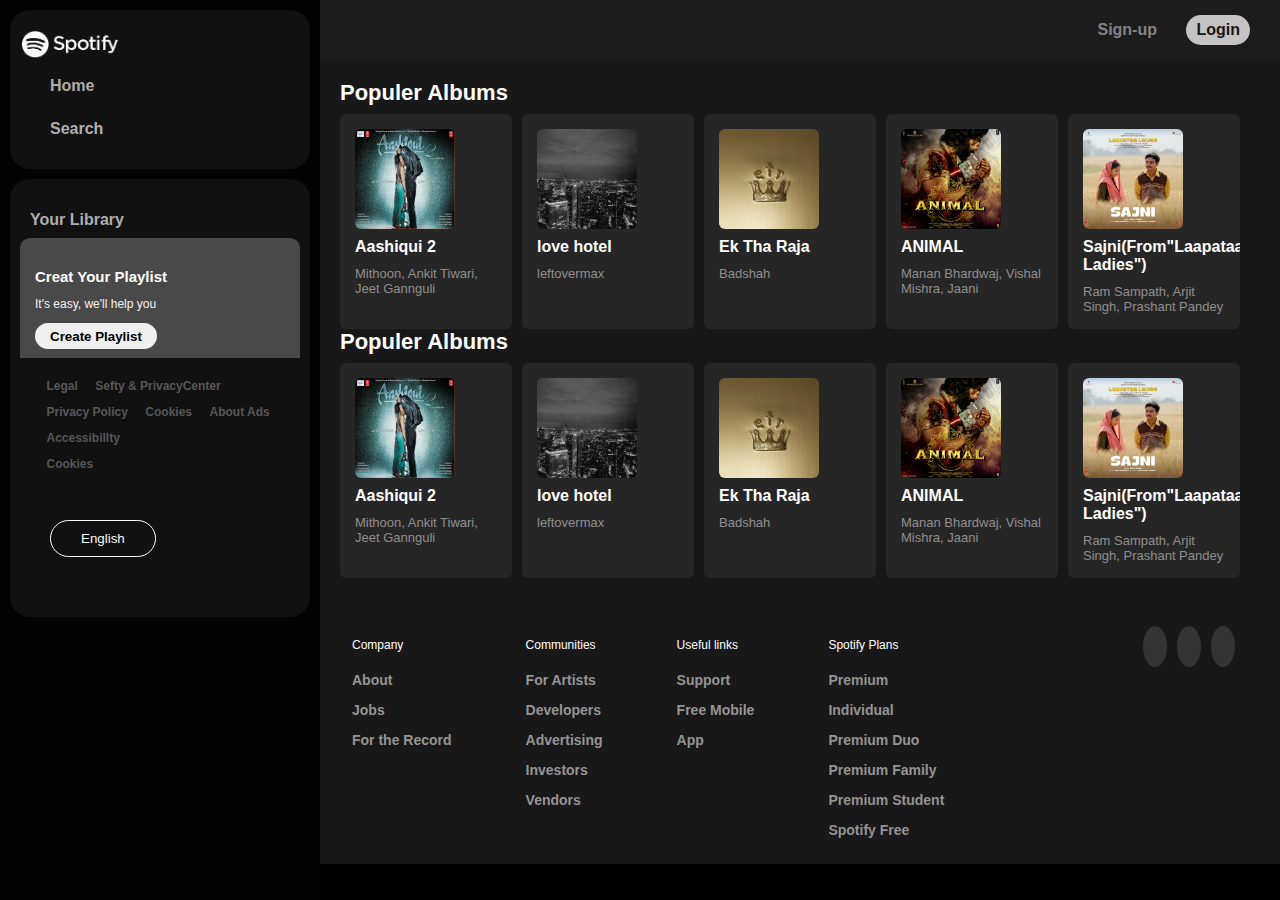
==== index.html @ 926fd486 "Add files via upload" ====
<!DOCTYPE html>
<html lang="en">

<head>
    <meta charset="UTF-8">
    <meta name="viewport" content="width=device-width, initial-scale=1.0">
    <link rel="stylesheet" href="style.css">
    <link rel="icon" href="i1.jpeg">
    <link rel="stylesheet" href="https://cdnjs.cloudflare.com/ajax/libs/font-awesome/6.5.2/css/all.min.css"
        integrity="sha512-SnH5WK+bZxgPHs44uWIX+LLJAJ9/2PkPKZ5QiAj6Ta86w+fsb2TkcmfRyVX3pBnMFcV7oQPJkl9QevSCWr3W6A=="
        crossorigin="anonymous" referrerpolicy="no-referrer" />
    <title>Spotify- web player</title>
</head>

<body>
    <div class="main">
        <div class="sidebar">
            <div class="sidebar-nav">
                <div class="logo">
                    <a href="#"><img class="logo-img" src="i2.jpeg" alt=""></a>
                </div>
                <ul>
                    <li>
                        <a href="">
                            <span><i class="fa-solid fa-house shit"></i></span>
                            <span> Home</span>
                        </a>
                    </li>
                    <li>
                        <a href="">
                            <span><i class="shit fa-solid fa-magnifying-glass"></i></span>
                            <span> Search</span>
                        </a>
                    </li>
                </ul>
            </div>
            <div class="sidebar-nav">
                <div class="logo">
                    <li>
                        <a class="library" href="#">
                            <span><i class="fa-solid fa-book-open"></i>Your Library</span>
                            <i class="fas fa-plus"></i>
                        </a>
                    </li>
                    <li>
                        <div class="sidebar-scrole">
                            <div class=" create-playlist">
                                <h4> Creat Your Playlist</h4>
                                <p> It's easy, we'll help you</p>
                                <button>Create Playlist</button>
                            </div>
                            <div class="create-playlist">
                                <h4> Let's find some podcasts to follow</h4>
                                <p> we'll keep you update on new episodes</p>
                                <button>Browse Podcasts</button>
                            </div>
                        </div>
                    </li>
                    </ul>
                </div>

                <div class="privacy">
                    <ul>
                        <li>
                            <a here="">Legal</a>
                            <a here="">Sefty & PrivacyCenter</a>

                        </li>
                        <li>
                            <a here="">Privacy Policy</a>
                            <a here="">Cookies</a>
                            <a here="">About Ads</a>

                        </li>
                        <li>
                            <a here="">Accessibillty</a>
                        </li>
                        <li>
                            <a here="">Cookies</a>
                        </li>
                    </ul>
                </div>

                <div class="English">
                    <button>
                        <i class="fa-solid fa-globe" style="color: #ffffff;"></i>
                        English
                    </button>
                </div>
            </div>
        </div>
    </div>
       
    <!--..............MAIN SECTON OF SPOTIFY STARTS..............-->
    
    <div class = "main-sec">
        <div class="top-nev">
            <div class="priv-btn">            
                <button><i class="fa-solid fa-angle-left"></i></button>
                <button><i class="fa-solid fa-angle-right"></i></button>
            </div>
            <div class="login-btn">
                <button class="Sign-up">Sign-up</button>
                <a href="Login.html"><button class="login">Login</button></a>
            </div>
        </div>

        <div class="spotify-playlist">
            <h2>Populer Albums</h2>
            <div class="card">
                <div class="item">
                    <img src="i4.jpeg" alt="">
                    <div class="Play-btn">
                        <span><i class="fa-solid fa-play"></i></span>
                    </div>
                    <h4>Aashiqui 2</h4>
                    <p>Mithoon, Ankit Tiwari, Jeet Gannguli</p>
                </div>
            
                <div class="item">
                    <img src="i5.jpeg" alt="">
                    <div class="Play-btn">
                        <span><i class="fa-solid fa-play"></i></span>
                    </div>
                    <h4>love hotel</h4>
                    <p>leftovermax</p>
                </div>
            
                <div class="item">
                    <img src="i6.jpeg" alt="">
                    <div class="Play-btn">
                        <span><i class="fa-solid fa-play"></i></span>
                    </div>
                    <h4>Ek Tha Raja</h4>
                    <p>Badshah</p>
                </div>
                       
                <div class="item">
                    <img src="i7.jpeg" alt="">
                    <div class="Play-btn">
                        <span><i class="fa-solid fa-play"></i></span>
                    </div>
                    <h4>ANIMAL</h4>
                    <p>Manan Bhardwaj, Vishal Mishra, Jaani</p>
                </div>
            
                <div class="item">
                    <img src="i8.jpeg" alt="">
                    <div class="Play-btn">
                        <span><i class="fa-solid fa-play"></i></span>
                    </div>
                    <h4>Sajni(From"Laapataa Ladies")</h4>
                    <p>Ram Sampath, Arjit Singh, Prashant Pandey</p>
                </div>
            </div>

            <h2>Populer Albums</h2>
            <div class="card">
                <div class="item">
                    <img src="i4.jpeg" alt="">
                    <div class="Play-btn">
                        <span><i class="fa-solid fa-play"></i></span>
                    </div>
                    <h4>Aashiqui 2</h4>
                    <p>Mithoon, Ankit Tiwari, Jeet Gannguli</p>
                </div>
            
                <div class="item">
                    <img src="i5.jpeg" alt="">
                    <div class="Play-btn">
                        <span><i class="fa-solid fa-play"></i></span>
                    </div>
                    <h4>love hotel</h4>
                    <p>leftovermax</p>
                </div>
            
                <div class="item">
                    <img src="i6.jpeg" alt="">
                    <div class="Play-btn">
                        <span><i class="fa-solid fa-play"></i></span>
                    </div>
                    <h4>Ek Tha Raja</h4>
                    <p>Badshah</p>
                </div>
                       
                <div class="item">
                    <img src="i7.jpeg" alt="">
                    <div class="Play-btn">
                        <span><i class="fa-solid fa-play"></i></span>
                    </div>
                    <h4>ANIMAL</h4>
                    <p>Manan Bhardwaj, Vishal Mishra, Jaani</p>
                </div>
            
                <div class="item">
                    <img src="i8.jpeg" alt="">
                    <div class="Play-btn">
                        <span><i class="fa-solid fa-play"></i></span>
                    </div>
                    <h4>Sajni(From"Laapataa Ladies")</h4>
                    <p>Ram Sampath, Arjit Singh, Prashant Pandey</p>
                </div>
            </div>
        </div>

    <div class = "footer-section">
        <div class="footer">
            <div class="footer-links">
                <div class="footer-collom">
                    <div>Company</div>
                    <ul class="col-links">
                        <li><a href="">About</a></li>
                        <li><a href="">Jobs</a></li>
                        <li><a href="">For the Record</a></li>
                    </ul>
                </div>
                <div class="footer-collom">
                    <div>Communities</div>
                    <ul class="col-links">
                        <li><a href="">For Artists</a></li>
                        <li><a href="">Developers</a></li>
                        <li><a href="">Advertising</a></li>
                        <li><a href="">Investors</a></li>
                        <li><a href="">Vendors</a></li>
                    </ul>
                </div>
                <div class="footer-collom">
                    <div>Useful links</div>
                    <ul class="col-links">
                        <li><a href="">Support</a></li>
                        <li><a href="">Free Mobile</a></li>
                        <li><a href="">App</a></li>
                    </ul>
                </div>
                <div class="footer-collom">
                    <div>Spotify Plans</div>
                    <ul class="col-links">
                        <li><a href="">Premium</a></li>
                        <li><a href="">Individual</a></li>
                        <li><a href="">Premium Duo</a></li>
                        <li><a href="">Premium Family</a></li>
                        <li><a href="">Premium Student</a></li>
                        <li><a href="">Spotify Free</a></li>
                    </ul>
                </div>
            </div>


            <div class="Social-links">
                <div>
                    <i class="fa-brands fa-instagram"></i>
                    <i class="fa-brands fa-twitter"></i>
                    <i class="fa-brands fa-facebook"></i>
                </div>
            </div>
        </div>
    </div>
    </div>    
</body>
</html>
---- style.css ----
*{
    margin: 0;
    padding: 0;
}

body{
    background-color: #000;
    font-family: Arial, Helvetica, sans-serif;
}

.main{
    display: flex;
    width: 100vh;
}

.logo-img{  
    margin: 0;
    width: 100px;
}

.sidebar{
    width: 300px;
    background-color: #030303;
    position: fixed;
    top: 0;
    left: 0;
    bottom: 0;
    padding: 10px;
}

.sidebar-nav{
    background-color: #111111;
    padding: 20px 10px;  
    border-radius: 20px; 
    margin-bottom: 10px;
    /* left side bodder upper behond buttons stylling */
}

.sidebar-nav ul{
    list-style: none;
}

.sidebar-nav ul li{
    padding: 10px 20px;
}

a{
    text-decoration: none;
    color: rgb(176, 173, 173);
    font-size: 16px;  
    font-weight: 600; /* home and search butten tag bold*/
} 

a i{
   font-size: 20px;
   margin-right: 10px; /*setr the size of search and home button*/
} 

a:hover{
    color: #f5f1f1;
} 

li{
    padding-top: .5rem;
    list-style-type: none; 
   
}

.library{
    display: flex;
    justify-content: space-between;
    border-radius:50%; 
    font-size: 16px;
}

.create-playlist{
    background-color: #4a4949;
    border-radius: 10px; 
    margin-bottom: 10px;
    padding: 30px 15px;
}

.sidebar-scrole{
    height: 120px; /* to set the scrole bar on liberary section*/
    overflow-y: auto;
}

.sidebar-scrole::-webkit-scrollbar{
    background: transparent;
}

.sidebar-scrole::-webkit-scrollbar-thumb{
    background: transparent;
    width: 10px;
}

.sidebar-scrole:hover::-webkit-scrollbar-thumb{
    background: rgb(58, 57, 57);
    width: 5px;
}

.create-playlist h4{
    color: #fdfcfc;
    font-size: 15px;
}

.create-playlist p{
    color: #f5f1f1;
    font-size: 12px;
    margin: 12px 0;
}

.create-playlist p{
    color: #f5f1f1;
    font-size: 12px;
    margin: 12px 0;
}

.create-playlist button{
    padding: 5.5px 15px;
    border: 0;
    outline: 0;
    border-radius: 120px;
    font-weight: 600;
    margin-bottom: 1px;
}

.privacy ul li a{
    text-decoration: none;
    color: #575657;
    font-size: 12px;
    font-weight: 600;
    margin: 0  6.5px;
}

.privacy ul li a:hover{
    text-decoration: underline;
    color: rgb(163, 161, 161);
}

.privacy ul{
    list-style: none;
    margin-top: 18px;
}

.privacy ul li{
    padding: 0 20px; 
    padding-bottom: 8px;
}

.privacy{
    margin-top: 8px;
}

.English{
    padding: 20px 30px;
}

.English button{
    padding: 10px 30px;
    background: transparent;
    border: 0;
    outline: none;
    color: #f9f9f9;
    border: 1px solid rgb(254, 254, 254);
    border-radius: 20px;
    margin:20px 0;
}

.English button:hover{
  padding: 11px 31px;
  border: 1px solid rgb(255, 255, 255);
}

/* MAIN SECTION */

.main-sec{
    margin-left: 300px;
    background: #181818;
    height: auto;
}

.main-sec .top-nev{
    padding: 15px 30px;
    background: #1d1c1c;
    display: flex;
    align-items: center;
    justify-content: space-between;
}

.main-sec .top-nev button{
    background: transparent;
    border: 0;
    border: 0;
}

.main-sec .top-nev .priv-btn button i{
    color: #fff;
    font-size: 22px;
    margin-right: 20px;
}

.top-nev .login-btn .Sign-up{
    color: #838181;
    font-size: 16px;
    font-weight: 600;
    margin-right: 25px;
}

.top-nev .login-btn .Sign-up:hover{
    color: #fff;
}

.top-nev .login-btn .login{
    color: #161515;
    font-size: 16px;
    font-weight: 600;
    background: #c4c2c2;
    padding: 6px 10px;
    border-radius: 20px;
}

.top-nev .login-btn .login:hover{
    background: #f3f3f3;
}

.spotify-playlist{
    padding: 20px 40px;
}

.spotify-playlist h2{
    color: white;
    font-size: 22px;
    margin-bottom: 8px;
}

.spotify-playlist .card{
    display: flex;
    gap: 10px;
    overflow: hidden;
} 

.spotify-playlist .card .item{
    min-width: 100px;
    width: 199px;
    background-color: #272626;
    cursor:pointer;
    border-radius: 6px;
    padding: 15px;
}

.spotify-playlist .card .item:hover{
    background-color: #333331;
}

.spotify-playlist .card .item img{
    width: 100px;
    border-radius: 6px;
    margin-bottom: 5px;
}

.spotify-playlist h4{
    color: white;
}

.spotify-playlist .item p{
    color: #8f8e8e;
    font-size: 13px;
    margin-top: 10px;
}

.spotify-playlist .item p:hover{
    color: #d5d2d2;
    text-decoration: underline;
}

.spotify-playlist .Play-btn{
    position: relative;
}

.spotify-playlist .Play-btn i{
    position: absolute;
    background-color: rgb(124, 178, 43);
    border-radius: 100%;
    padding: 14px;
    right: 1px;
    top: -33px;
    opacity: 0;
    transform:0.3s ease all;
}

.spotify-playlist .card .item:hover .Play-btn i{
   opacity: 1;
   transform: translateY(-20px);
}

.footer-section{                    
    padding: 20px 40px;
}

.footer-section .footer{
    display:flex;
    justify-content: space-between;
    margin-top: 20px;
}

.footer-section .footer .footer-links{
    display:flex;
    justify-content: space-between;
    gap: 50px;
}

.footer-section .footer .footer-links .footer-collom{
   margin: 0 12px;
}

.footer-section .footer .footer-links div{
    color: #fff;
    font-size: 12px;
    margin-bottom: 12px;
    font-weight: 600px;
}

.footer-section .footer .footer-links ul li{
    list-style: none;
    margin: 6px 0;
}

.footer-section .footer .footer-links ul li a{
    text-decoration: none;
    color: #969393;
    font-size: 14px;
    cursor: pointer ;
}

.footer-section .footer .footer-links ul li a:hover{
    text-decoration: underline;
    color: #fff;
}

.footer .Social-links i{
    color: #fff;
    background: #353434;
    padding: 12px;
    border-radius: 50%;
    margin: 0 5px;
    cursor: pointer;
}
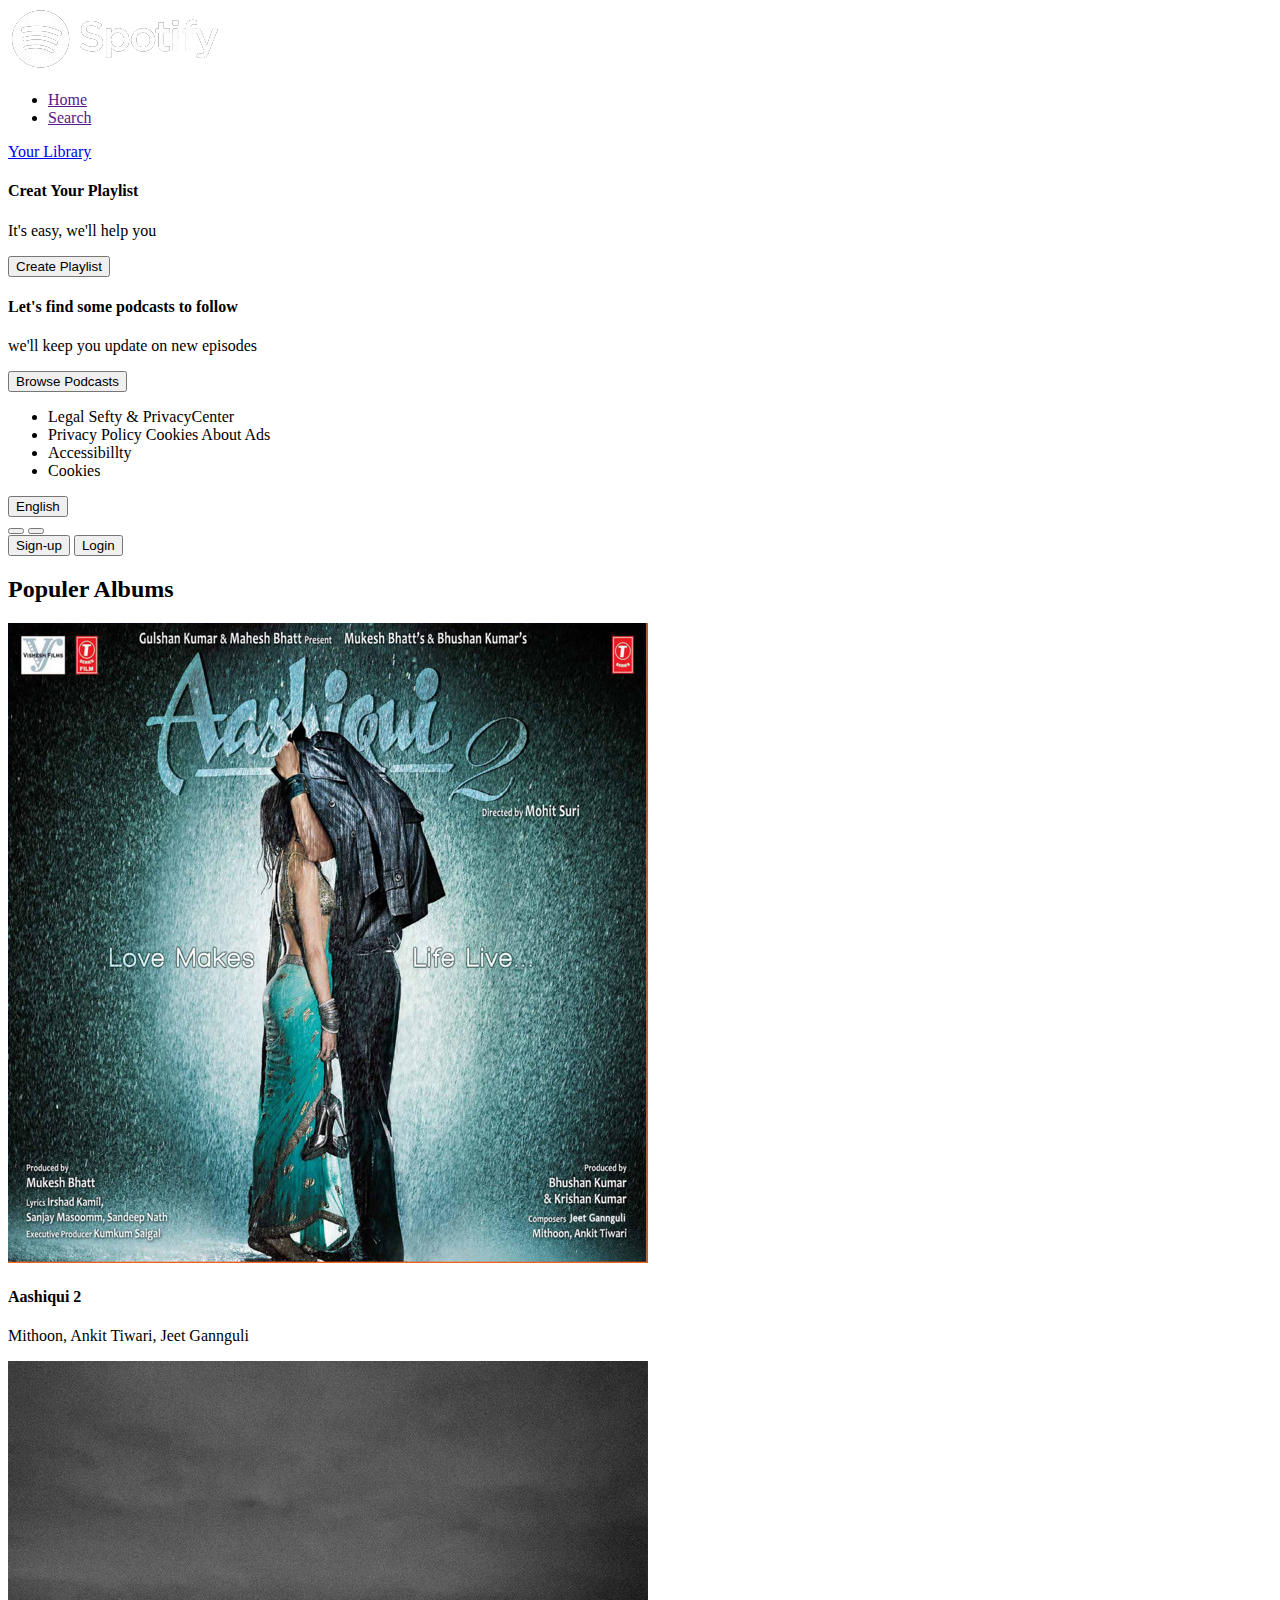
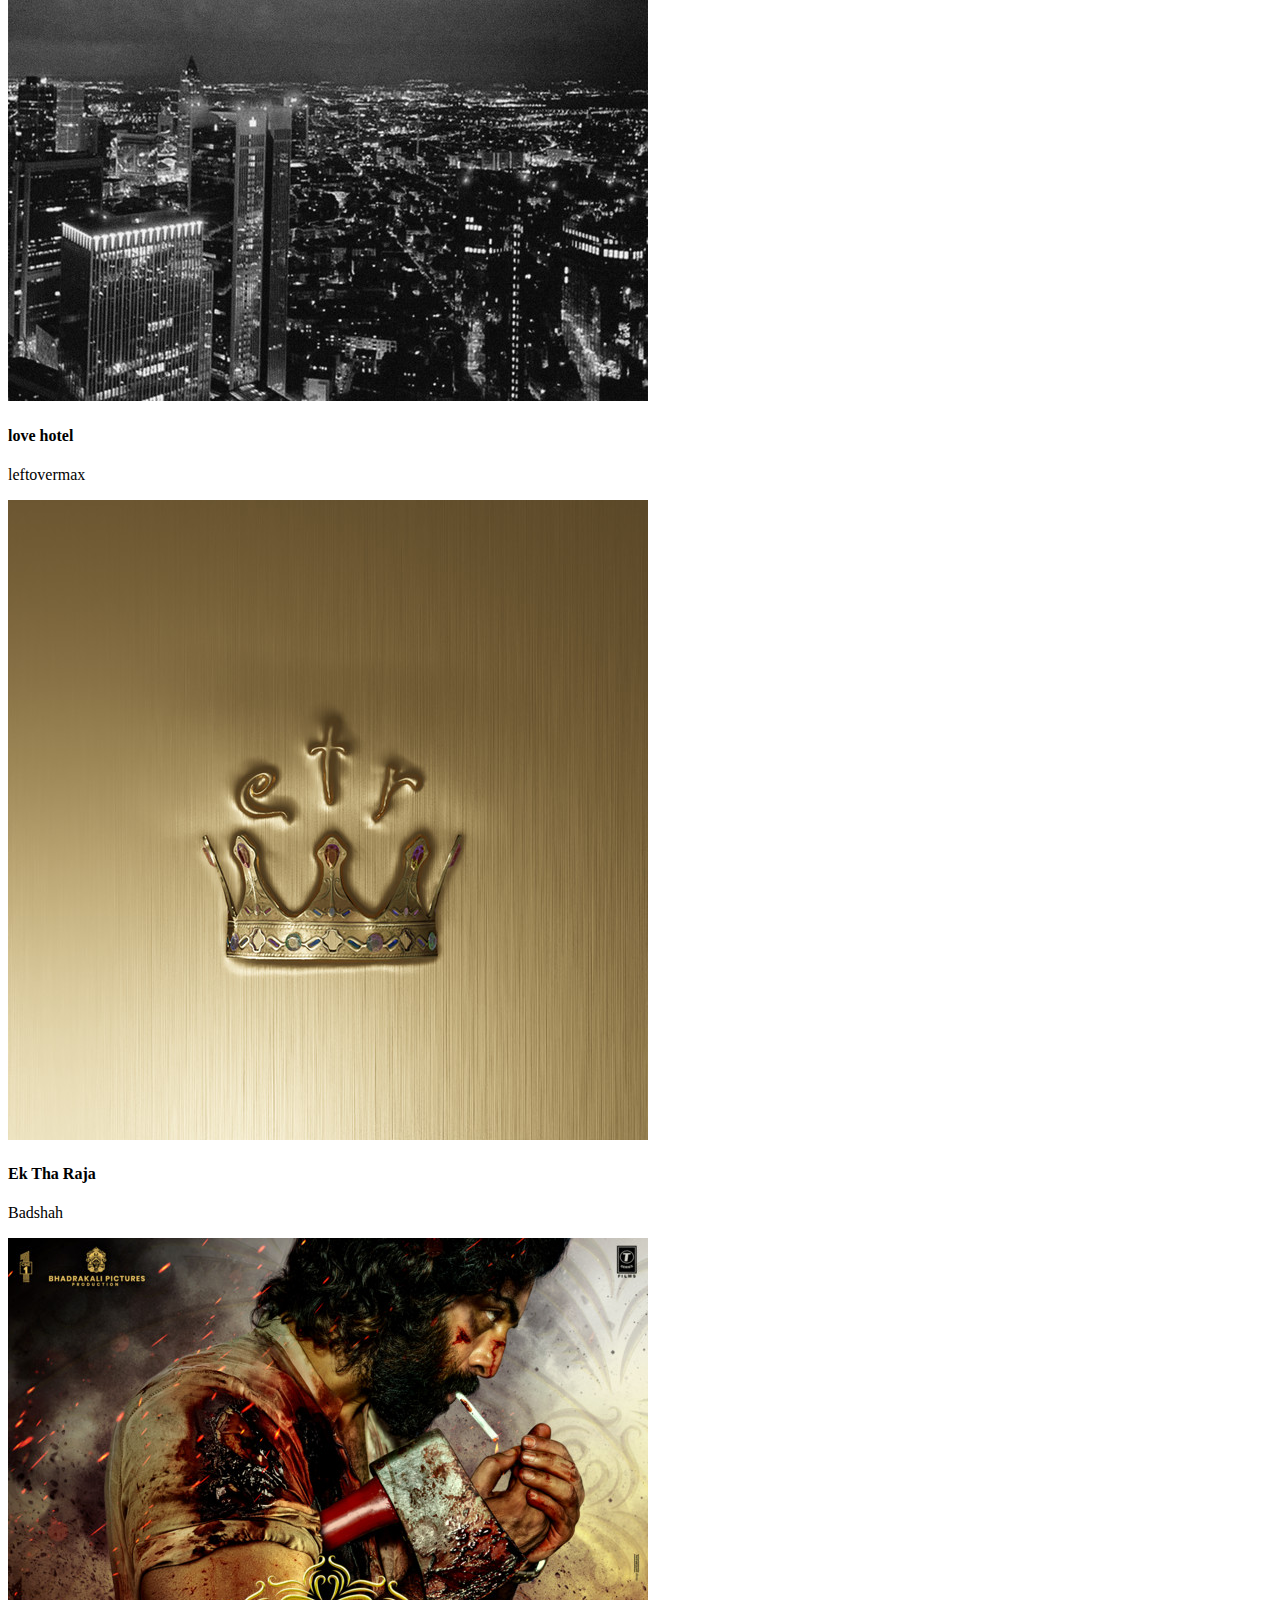
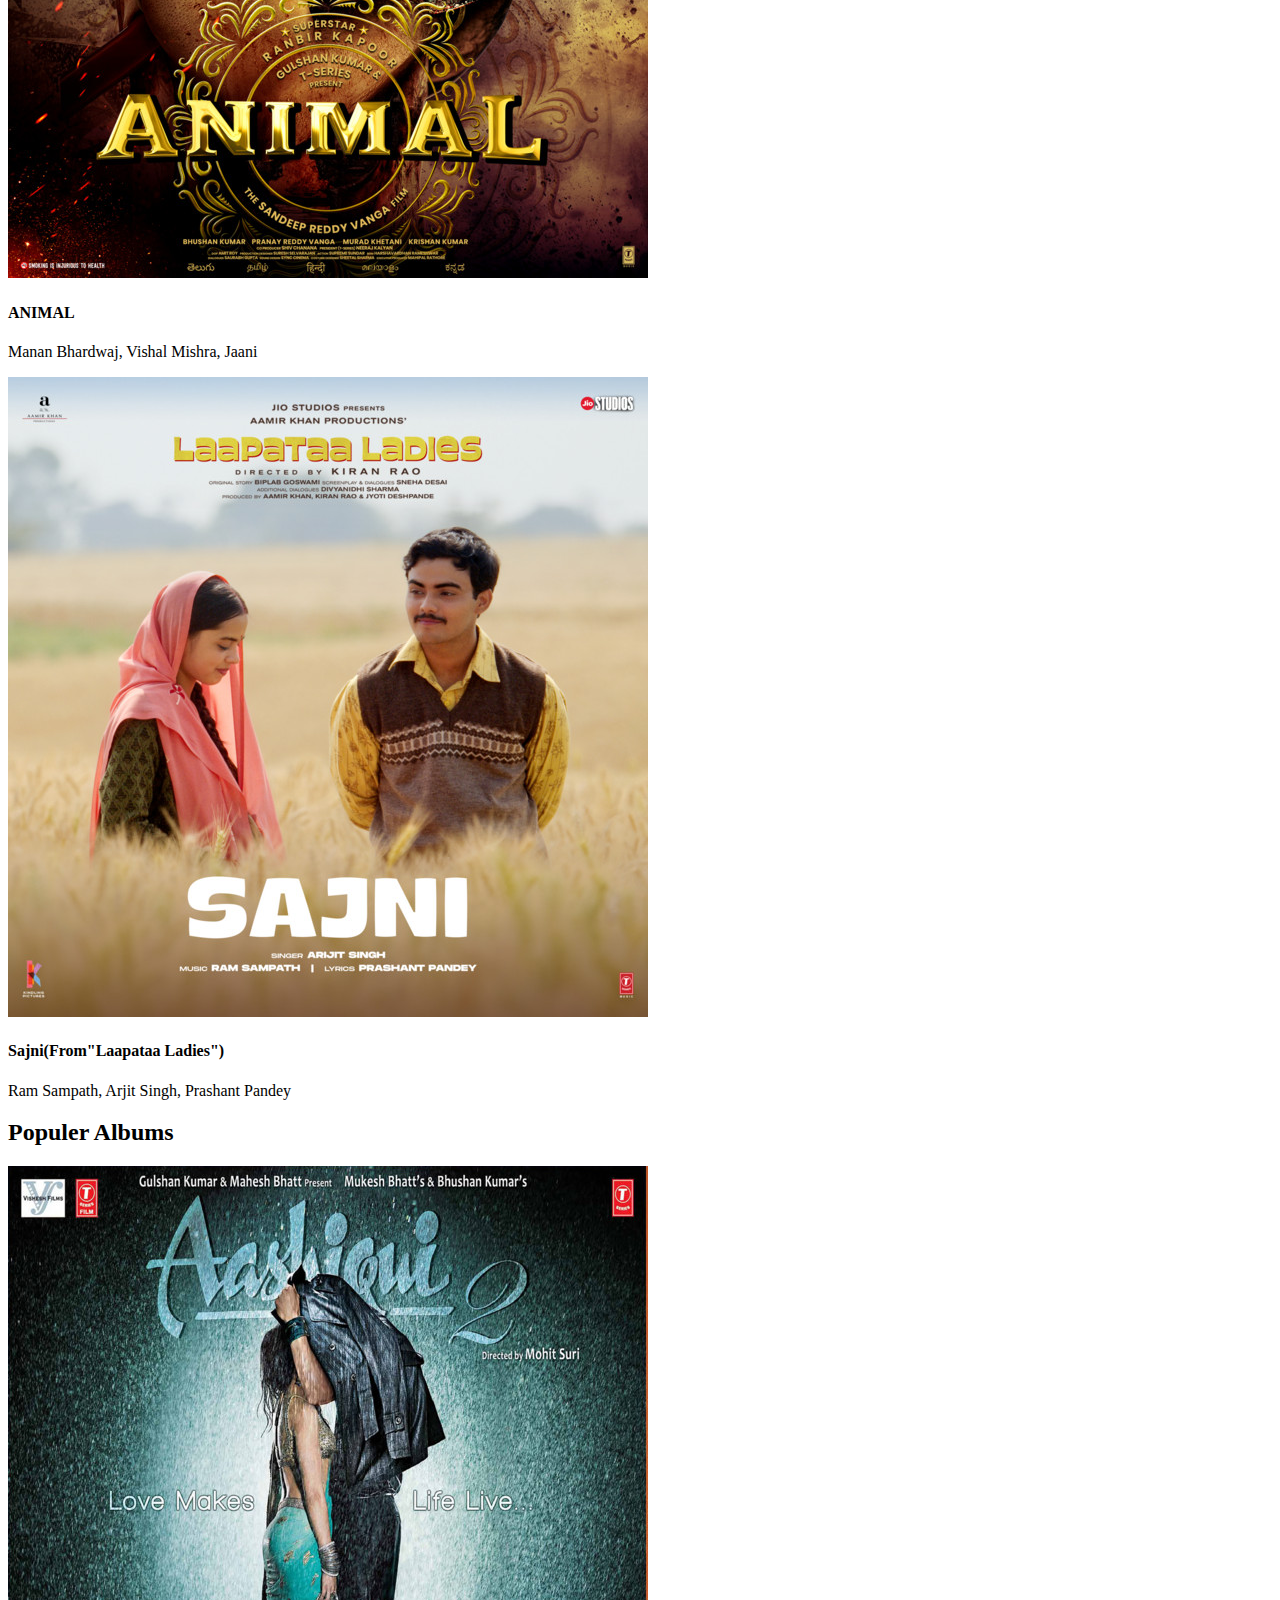
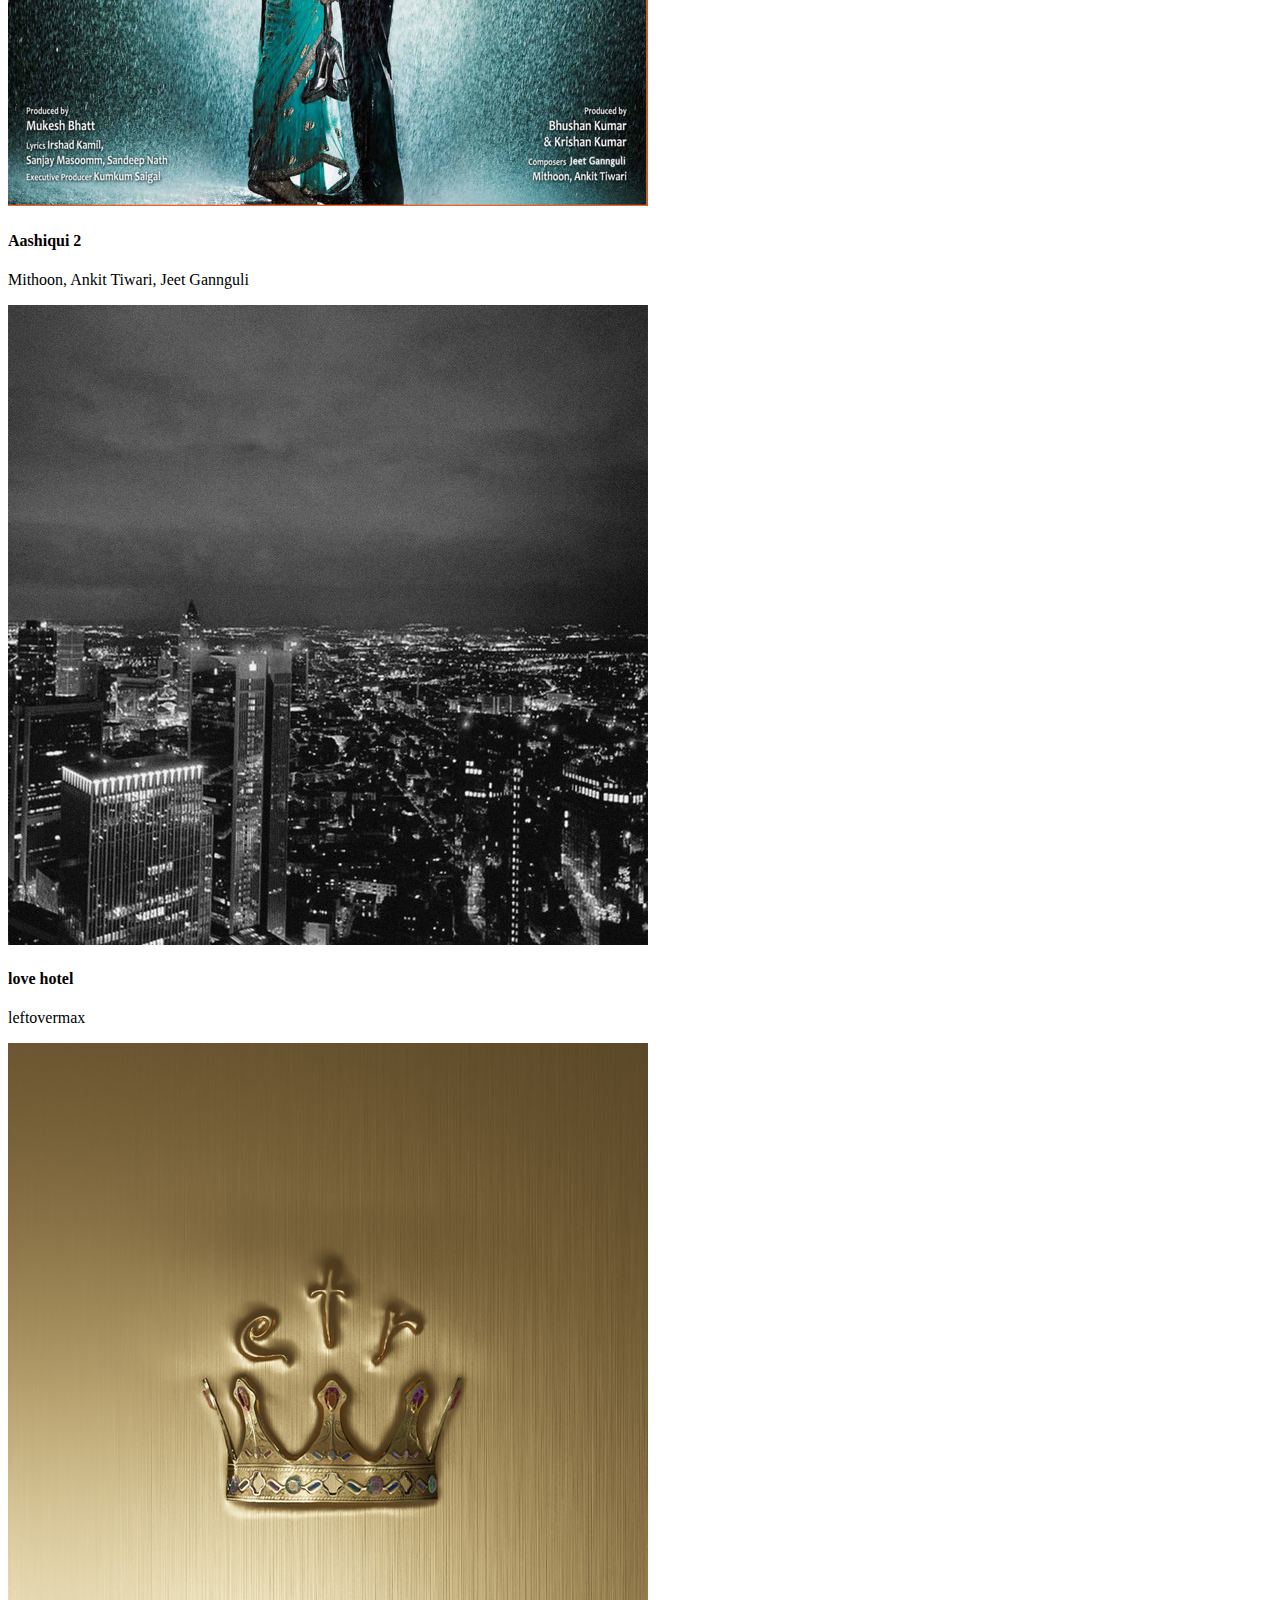
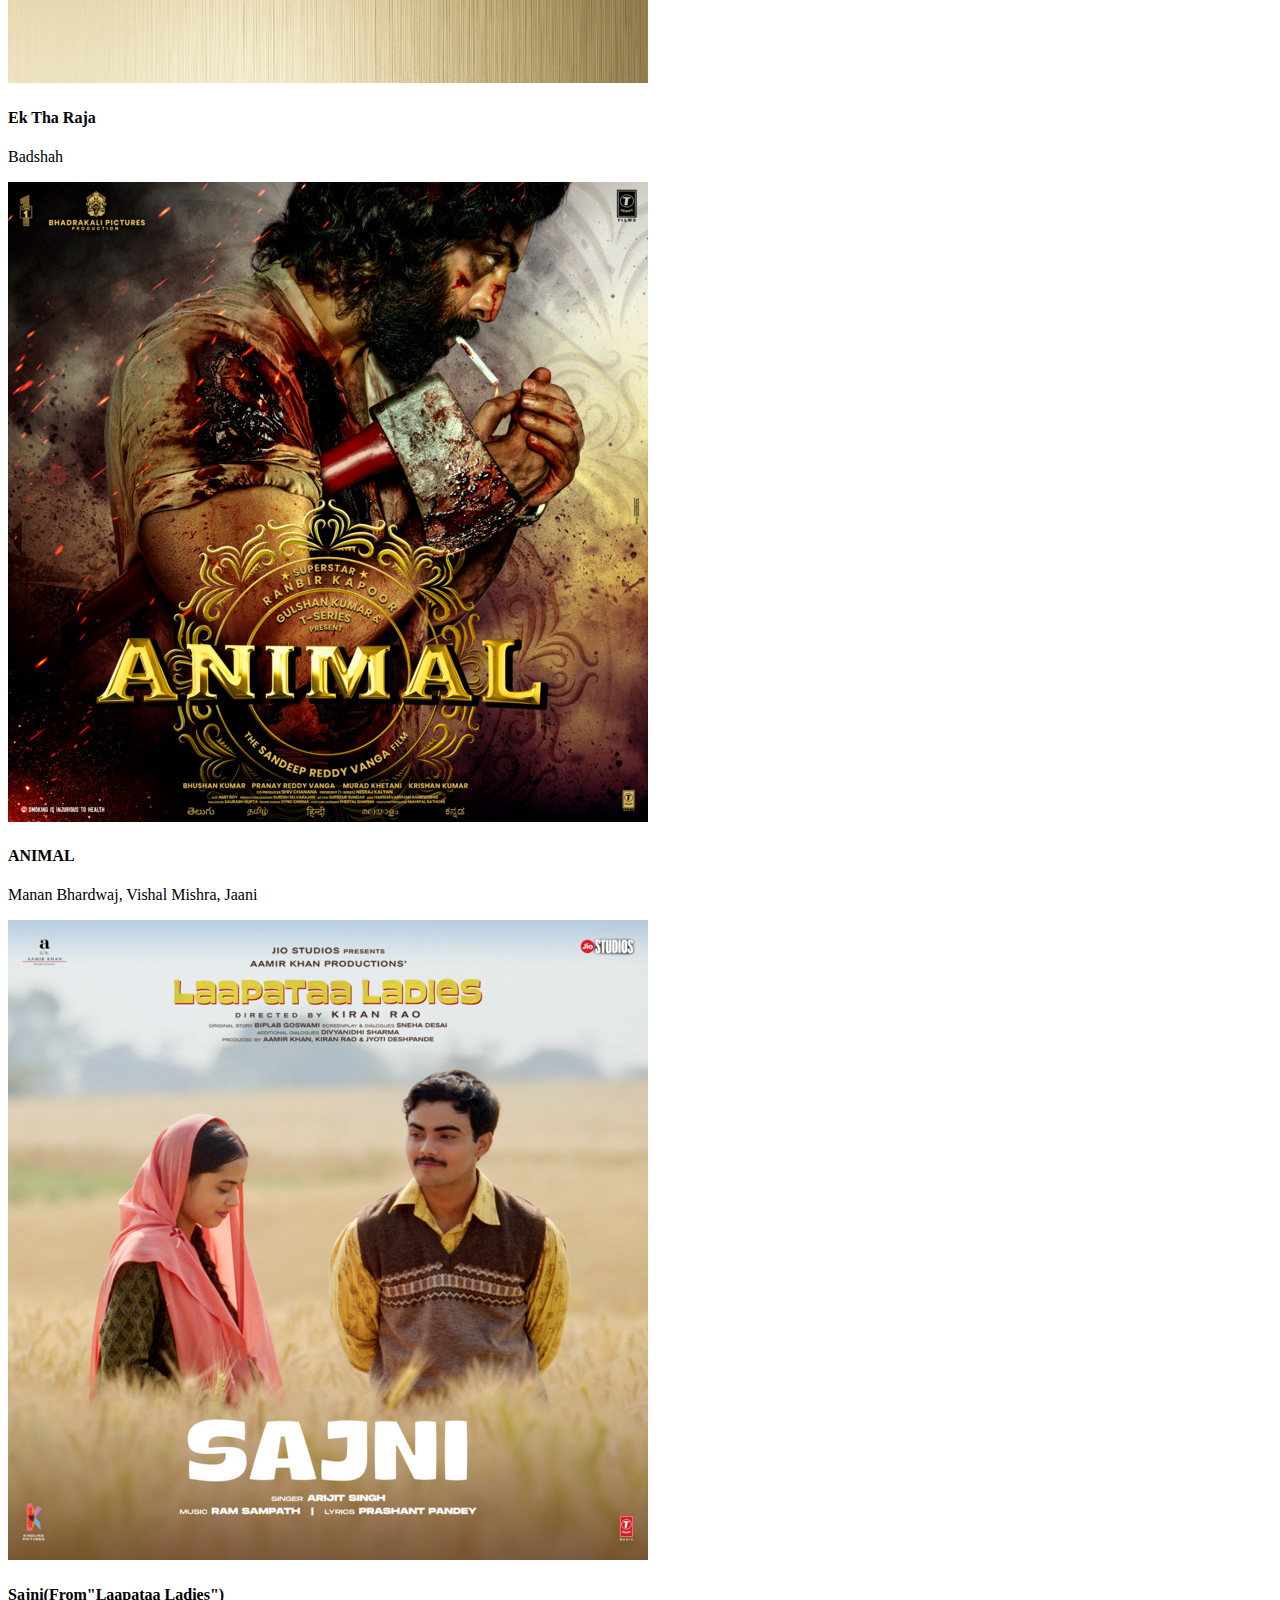
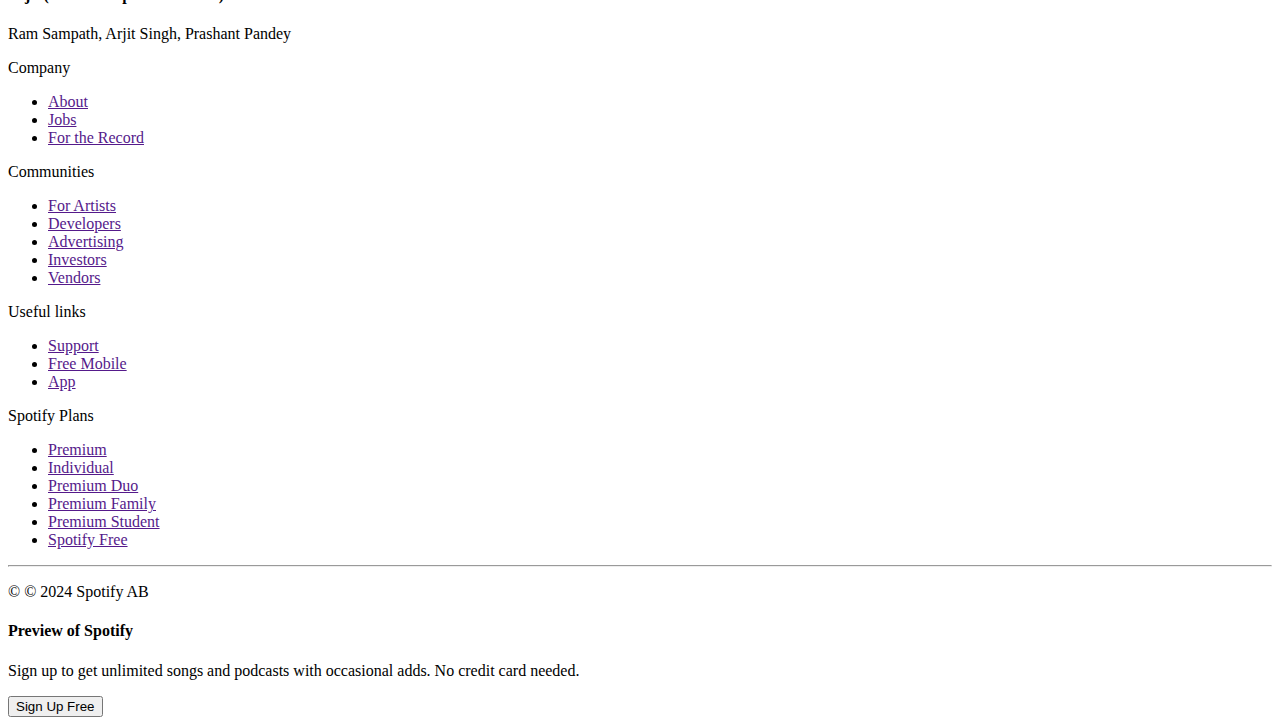
==== commit a22ff214: "Add files via upload" ====
--- a/index.html
+++ b/index.html
@@ -255,6 +255,23 @@
             </div>
         </div>
     </div>
-    </div>    
+    <hr>
+    <div>
+        <p class="copyright">&copy; © 2024 Spotify AB</p>
+    </div>
+    </div> 
+<div class="priview">
+    <div class="text">
+        <h4>Preview of Spotify</h4>
+        <p>
+            Sign up to get unlimited songs and podcasts with occasional adds. 
+            No credit card needed.
+        </p>
+    </div>
+
+    <div class="button">
+        <button>Sign Up Free</button>
+    </div>
+</div>   
 </body>
 </html>